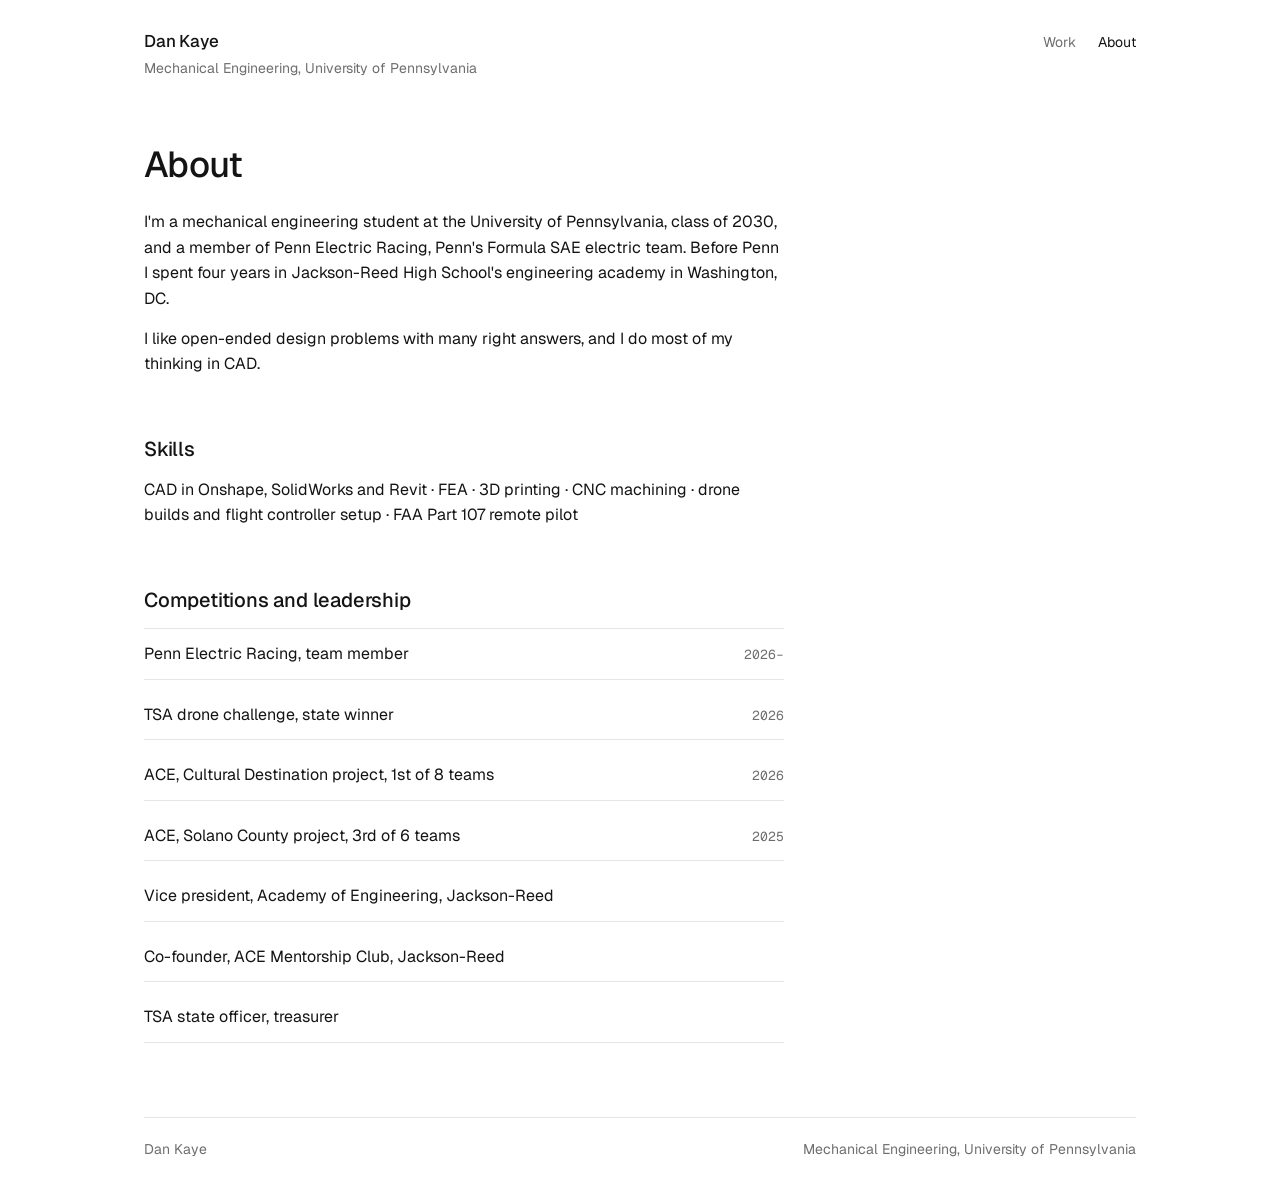
==== about.html @ 19b52ac4 "Build portfolio site: homepage, three project pages, about page Co-Authored-By: Claude Opus 5.5 <nor" ====
<!doctype html>
<html lang="en">
<head>
<meta charset="utf-8">
<meta name="viewport" content="width=device-width, initial-scale=1">
<title>About · Dan Kaye</title>
<meta name="description" content="About Dan Kaye, mechanical engineering student at the University of Pennsylvania.">
<link rel="preconnect" href="https://fonts.googleapis.com">
<link rel="preconnect" href="https://fonts.gstatic.com" crossorigin>
<link rel="stylesheet" href="https://fonts.googleapis.com/css2?family=Geist:wght@400;500&family=Geist+Mono:wght@400&display=swap">
<link rel="stylesheet" href="assets/site.css">
</head>
<body>
<div class="wrap">
  <header class="site-header">
    <div>
      <a class="site-name" href="./">Dan Kaye</a>
      <div class="site-sub">Mechanical Engineering, University of Pennsylvania</div>
    </div>
    <nav class="site-nav" aria-label="Main">
      <a href="./">Work</a>
      <a href="about.html" aria-current="page">About</a>
    </nav>
  </header>

  <main class="about">
    <div class="prose">
      <h1>About</h1>
      <p>I'm a mechanical engineering student at the University of Pennsylvania, class of 2030, and a member of Penn Electric Racing, Penn's Formula SAE electric team. Before Penn I spent four years in Jackson-Reed High School's engineering academy in Washington, DC.</p>
      <p>I like open-ended design problems with many right answers, and I do most of my thinking in CAD.</p>

      <h2>Skills</h2>
      <p>CAD in Onshape, SolidWorks and Revit · FEA · 3D printing · CNC machining · drone builds and flight controller setup · FAA Part 107 remote pilot</p>

      <h2>Competitions and leadership</h2>
    </div>
    <ul class="list prose">
      <li><span>Penn Electric Racing, team member</span><span>2026–</span></li>
      <li><span>TSA drone challenge, state winner</span><span>2026</span></li>
      <li><span>ACE, Cultural Destination project, 1st of 8 teams</span><span>2026</span></li>
      <li><span>ACE, Solano County project, 3rd of 6 teams</span><span>2025</span></li>
      <li><span>Vice president, Academy of Engineering, Jackson-Reed</span><span></span></li>
      <li><span>Co-founder, ACE Mentorship Club, Jackson-Reed</span><span></span></li>
      <li><span>TSA state officer, treasurer</span><span></span></li>
    </ul>
  </main>

  <footer class="site-footer">
    <span>Dan Kaye</span>
    <span>Mechanical Engineering, University of Pennsylvania</span>
  </footer>
</div>
</body>
</html>
---- assets/site.css ----
/*
  Site styles. One column, images float on white, text stays quiet.
  Light-only by design: every render and drawing has a white background.
*/
:root {
  --paper: #ffffff;
  --ink: #141414;
  --quiet: #6e6e6e;
  --rule: #e6e6e6;
  --sans: 'Geist', system-ui, -apple-system, 'Segoe UI', Roboto, sans-serif;
  --mono: 'Geist Mono', ui-monospace, SFMono-Regular, Menlo, monospace;
  color-scheme: light;
}

*, *::before, *::after { box-sizing: border-box; }

html { -webkit-text-size-adjust: 100%; }

body {
  margin: 0;
  background: var(--paper);
  color: var(--ink);
  font-family: var(--sans);
  font-size: 16px;
  line-height: 1.6;
}

img { display: block; max-width: 100%; height: auto; }

a { color: inherit; }

a:focus-visible { outline: 2px solid var(--ink); outline-offset: 3px; }

.wrap { max-width: 1040px; margin: 0 auto; padding-inline: 24px; }

/* Header */
.site-header {
  display: flex;
  justify-content: space-between;
  align-items: baseline;
  gap: 16px;
  flex-wrap: wrap;
  padding-block: 28px 0;
}
.site-name { font-size: 17px; font-weight: 500; letter-spacing: -0.01em; text-decoration: none; }
.site-sub { color: var(--quiet); font-size: 14px; margin-top: 2px; }
.site-nav { display: flex; gap: 22px; font-size: 14px; }
.site-nav a { color: var(--quiet); text-decoration: none; }
.site-nav a:hover, .site-nav a[aria-current="page"] { color: var(--ink); }

/* Homepage project list */
.work { padding-block: 56px 40px; display: grid; gap: 104px; }
.work-item { display: block; text-decoration: none; }
.work-shot {
  display: flex;
  justify-content: center;
  align-items: center;
  min-height: min(62vh, 600px);
}
.work-shot img { max-height: min(70vh, 640px); width: auto; }
.caption {
  display: flex;
  justify-content: space-between;
  align-items: baseline;
  gap: 16px;
  border-top: 1px solid var(--rule);
  padding-top: 14px;
  margin-top: 28px;
}
.caption-title { font-size: 18px; font-weight: 500; letter-spacing: -0.01em; }
.caption-desc { color: var(--quiet); margin-top: 2px; font-size: 15px; }
.caption-year { font-family: var(--mono); font-size: 13px; color: var(--quiet); white-space: nowrap; }
.work-item:hover .caption-title { text-decoration: underline; text-underline-offset: 4px; text-decoration-thickness: 1px; }

/* Project pages */
.project { padding-block: 56px 24px; }
.back { font-size: 14px; color: var(--quiet); text-decoration: none; }
.back:hover { color: var(--ink); }
.project h1 {
  font-size: clamp(28px, 4vw, 36px);
  font-weight: 500;
  letter-spacing: -0.02em;
  line-height: 1.15;
  margin: 20px 0 10px;
  text-wrap: balance;
}
.lede { font-size: 18px; max-width: 640px; margin: 0; color: var(--ink); }

.facts {
  display: grid;
  grid-template-columns: repeat(auto-fit, minmax(170px, 1fr));
  gap: 16px 24px;
  border-top: 1px solid var(--rule);
  margin: 32px 0 0;
  padding-top: 16px;
}
.facts div { min-width: 0; }
.facts dt { font-family: var(--mono); font-size: 12px; color: var(--quiet); letter-spacing: 0.02em; }
.facts dd { margin: 4px 0 0; font-size: 15px; }

.hero { display: flex; justify-content: center; padding-block: 56px 24px; }
.hero img { max-height: min(75vh, 700px); width: auto; }

.prose { max-width: 640px; }
.prose h2 { font-size: 20px; font-weight: 500; letter-spacing: -0.01em; margin: 56px 0 12px; }
.prose p { margin: 0 0 14px; }
.prose ul { margin: 0 0 14px; padding-left: 20px; }
.prose li { margin-bottom: 10px; }
.prose strong { font-weight: 500; }

figure { margin: 0; }
.figure { margin-block: 48px; }
.figure .frame { display: flex; justify-content: center; }
.figure img { max-height: min(70vh, 640px); width: auto; }
.figure figcaption { color: var(--quiet); font-size: 14px; margin-top: 12px; text-align: center; }

.pair { display: grid; grid-template-columns: repeat(auto-fit, minmax(280px, 1fr)); gap: 32px; margin-block: 48px; align-items: end; }
.pair figure .frame { display: flex; justify-content: center; }
.pair img { max-height: 460px; width: auto; }
.pair figcaption { color: var(--quiet); font-size: 14px; margin-top: 12px; text-align: center; }

.next {
  display: flex;
  justify-content: space-between;
  gap: 16px;
  border-top: 1px solid var(--rule);
  margin-top: 72px;
  padding-top: 16px;
  font-size: 15px;
}
.next a { text-decoration: none; }
.next a:hover { text-decoration: underline; text-underline-offset: 4px; }
.next span { color: var(--quiet); font-size: 13px; font-family: var(--mono); display: block; }

/* About */
.about { padding-block: 56px 24px; }
.about h1 { font-size: clamp(28px, 4vw, 36px); font-weight: 500; letter-spacing: -0.02em; margin: 0 0 16px; }
.list { list-style: none; padding: 0; margin: 0; border-top: 1px solid var(--rule); }
.list li { display: flex; justify-content: space-between; align-items: baseline; gap: 16px; padding: 12px 0; border-bottom: 1px solid var(--rule); }
.list li span:last-child { color: var(--quiet); font-family: var(--mono); font-size: 13px; white-space: nowrap; }

/* Footer */
.site-footer {
  border-top: 1px solid var(--rule);
  margin-top: 40px;
  padding-block: 20px 36px;
  display: flex;
  justify-content: space-between;
  flex-wrap: wrap;
  gap: 12px;
  color: var(--quiet);
  font-size: 14px;
}

@media (max-width: 560px) {
  .work { gap: 72px; padding-block: 40px; }
  .work-shot { min-height: 0; }
  .caption { flex-direction: column; gap: 4px; }
  .hero { padding-block: 40px 16px; }
  .list li { flex-direction: column; gap: 2px; }
}
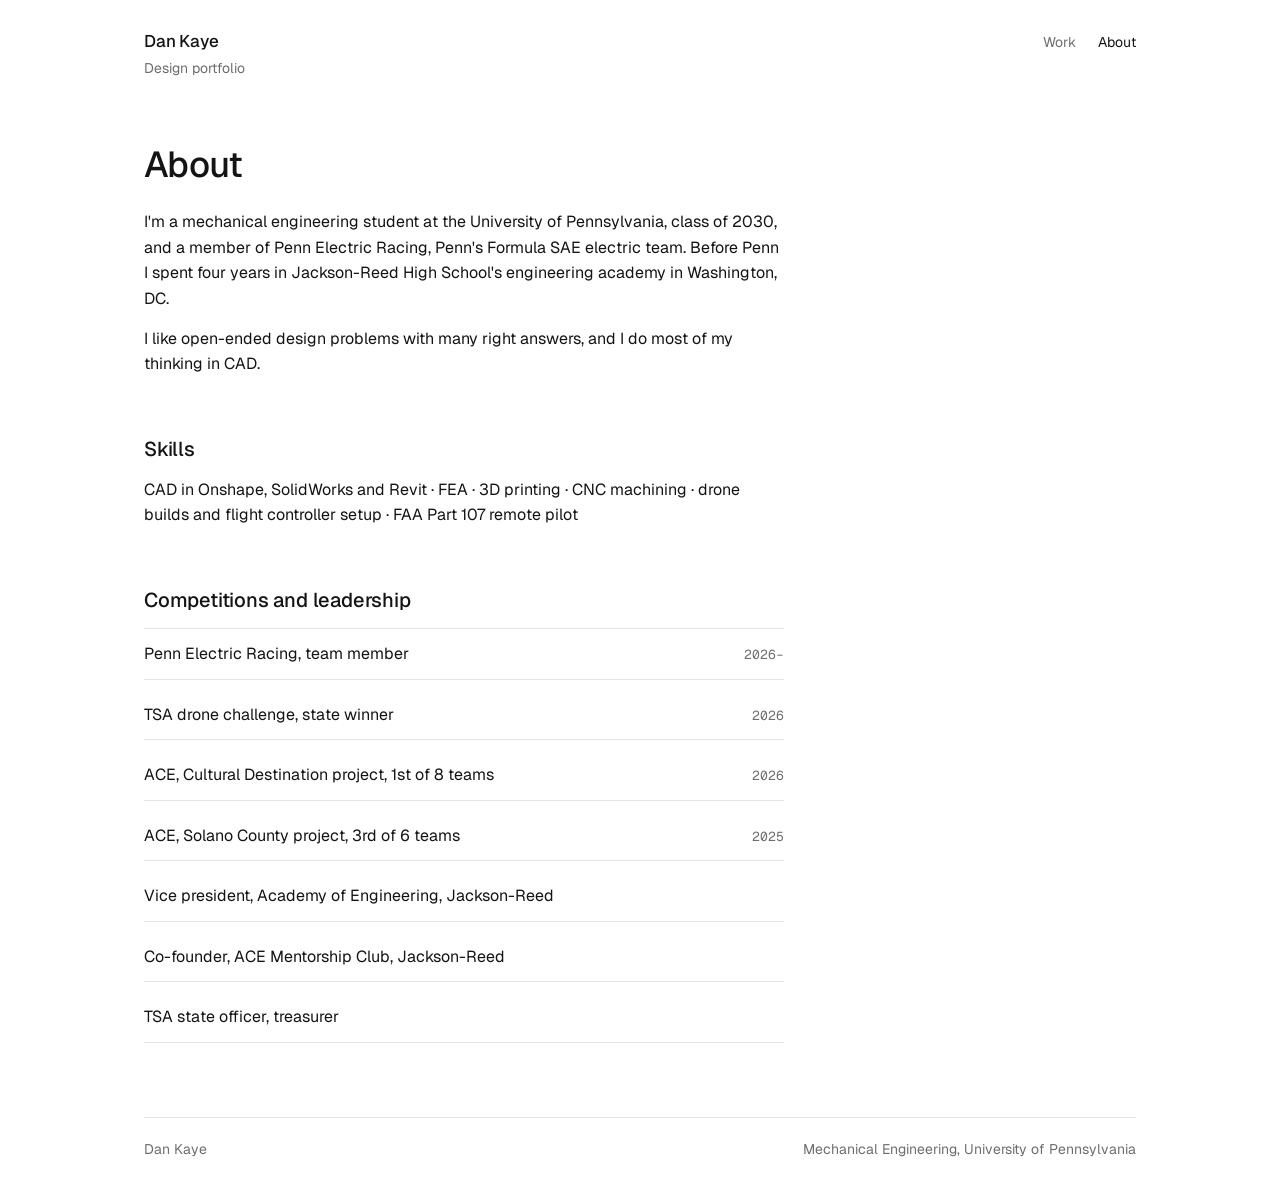
==== commit e4da377c: "Homepage side-by-side layout with hover halo; BikePack concept drawings, bike model and assembled an" ====
--- a/about.html
+++ b/about.html
@@ -15,7 +15,7 @@
   <header class="site-header">
     <div>
       <a class="site-name" href="./">Dan Kaye</a>
-      <div class="site-sub">Mechanical Engineering, University of Pennsylvania</div>
+      <div class="site-sub">Design portfolio</div>
     </div>
     <nav class="site-nav" aria-label="Main">
       <a href="./">Work</a>
--- a/assets/site.css
+++ b/assets/site.css
@@ -48,29 +48,94 @@
 .site-nav a { color: var(--quiet); text-decoration: none; }
 .site-nav a:hover, .site-nav a[aria-current="page"] { color: var(--ink); }
 
-/* Homepage project list */
-.work { padding-block: 56px 40px; display: grid; gap: 104px; }
-.work-item { display: block; text-decoration: none; }
+/* Homepage header */
+.home-header {
+  display: flex;
+  justify-content: space-between;
+  align-items: flex-start;
+  gap: 16px;
+  flex-wrap: wrap;
+  padding-block: 40px 0;
+}
+.home-name { font-size: clamp(32px, 5vw, 44px); font-weight: 500; letter-spacing: -0.025em; line-height: 1.05; margin: 0; }
+.home-title { font-size: clamp(32px, 5vw, 44px); font-weight: 400; letter-spacing: -0.025em; line-height: 1.05; margin: 0; color: var(--quiet); }
+.home-sub { font-size: 14px; color: var(--quiet); margin: 14px 0 0; }
+.home-header .site-nav { padding-top: 10px; }
+
+/* Homepage project list: image on one side, text on the other, alternating */
+.work { padding-block: 72px 40px; display: grid; gap: 120px; }
+.work-item {
+  display: grid;
+  grid-template-columns: minmax(0, 7fr) minmax(0, 4fr);
+  gap: 56px;
+  align-items: center;
+  text-decoration: none;
+}
+.work-item.flip { grid-template-columns: minmax(0, 4fr) minmax(0, 7fr); }
+.work-item.flip .work-shot { order: 2; }
+.work-item:not(.flip) .work-shot { margin-left: -24px; }
+.work-item.flip .work-shot { margin-right: -24px; }
+.work-item:not(.flip) .work-text { margin-top: 96px; }
+.work-item.flip .work-text { margin-bottom: 96px; }
+
 .work-shot {
+  position: relative;
   display: flex;
   justify-content: center;
   align-items: center;
-  min-height: min(62vh, 600px);
-}
-.work-shot img { max-height: min(70vh, 640px); width: auto; }
-.caption {
-  display: flex;
-  justify-content: space-between;
-  align-items: baseline;
-  gap: 16px;
-  border-top: 1px solid var(--rule);
-  padding-top: 14px;
-  margin-top: 28px;
-}
-.caption-title { font-size: 18px; font-weight: 500; letter-spacing: -0.01em; }
-.caption-desc { color: var(--quiet); margin-top: 2px; font-size: 15px; }
-.caption-year { font-family: var(--mono); font-size: 13px; color: var(--quiet); white-space: nowrap; }
-.work-item:hover .caption-title { text-decoration: underline; text-underline-offset: 4px; text-decoration-thickness: 1px; }
+  min-height: min(60vh, 560px);
+  isolation: isolate;
+}
+.work-shot::before {
+  content: "";
+  position: absolute;
+  inset: 4% 6%;
+  z-index: -1;
+  border-radius: 50%;
+  background: radial-gradient(closest-side, rgba(66, 110, 168, 0.30), rgba(66, 110, 168, 0.12) 50%, rgba(66, 110, 168, 0) 100%);
+  opacity: 0.25;
+  transform: scale(0.85);
+  transition: opacity 0.45s ease, transform 0.6s cubic-bezier(0.2, 0.7, 0.2, 1);
+}
+.work-shot img {
+  max-height: min(64vh, 600px);
+  width: auto;
+  mix-blend-mode: multiply;
+  transition: transform 0.6s cubic-bezier(0.2, 0.7, 0.2, 1);
+}
+.work-item:hover .work-shot::before,
+.work-item:focus-visible .work-shot::before { opacity: 1; transform: scale(1); }
+.work-item:hover .work-shot img,
+.work-item:focus-visible .work-shot img { transform: translateY(-6px) scale(1.02); }
+.work-item:focus-visible { outline: none; }
+.work-item:focus-visible .work-title { text-decoration: underline; text-underline-offset: 4px; }
+
+.work-text { border-top: 1px solid var(--rule); padding-top: 16px; }
+.work-year { font-family: var(--mono); font-size: 13px; color: var(--quiet); }
+.work-title { font-size: 24px; font-weight: 500; letter-spacing: -0.015em; line-height: 1.2; margin: 8px 0 6px; }
+.work-desc { margin: 0; color: var(--ink); }
+.work-outline { margin: 18px 0 0; color: var(--quiet); font-size: 15px; }
+.work-outline span { display: block; font-family: var(--mono); font-size: 12px; letter-spacing: 0.02em; color: var(--quiet); margin-bottom: 2px; }
+.work-cta { display: inline-flex; gap: 8px; margin-top: 20px; font-size: 15px; font-weight: 500; border-bottom: 1px solid var(--ink); padding-bottom: 2px; }
+.work-cta span { transition: transform 0.35s cubic-bezier(0.2, 0.7, 0.2, 1); }
+.work-item:hover .work-cta span,
+.work-item:focus-visible .work-cta span { transform: translateX(5px); }
+
+.note { color: var(--quiet); font-size: 13px; text-align: center; margin: -24px 0 0; }
+
+@media (prefers-reduced-motion: reduce) {
+  .work-shot::before, .work-shot img, .work-cta span { transition: none; }
+  .work-item:hover .work-shot img, .work-item:focus-visible .work-shot img { transform: none; }
+}
+
+@media (max-width: 820px) {
+  .work { gap: 80px; padding-block: 48px 32px; }
+  .work-item, .work-item.flip { grid-template-columns: minmax(0, 1fr); gap: 24px; }
+  .work-item.flip .work-shot { order: 0; }
+  .work-item:not(.flip) .work-shot, .work-item.flip .work-shot { margin: 0; }
+  .work-item:not(.flip) .work-text, .work-item.flip .work-text { margin: 0; }
+  .work-shot { min-height: 0; }
+}
 
 /* Project pages */
 .project { padding-block: 56px 24px; }
@@ -153,9 +218,6 @@
 }
 
 @media (max-width: 560px) {
-  .work { gap: 72px; padding-block: 40px; }
-  .work-shot { min-height: 0; }
-  .caption { flex-direction: column; gap: 4px; }
   .hero { padding-block: 40px 16px; }
   .list li { flex-direction: column; gap: 2px; }
 }
